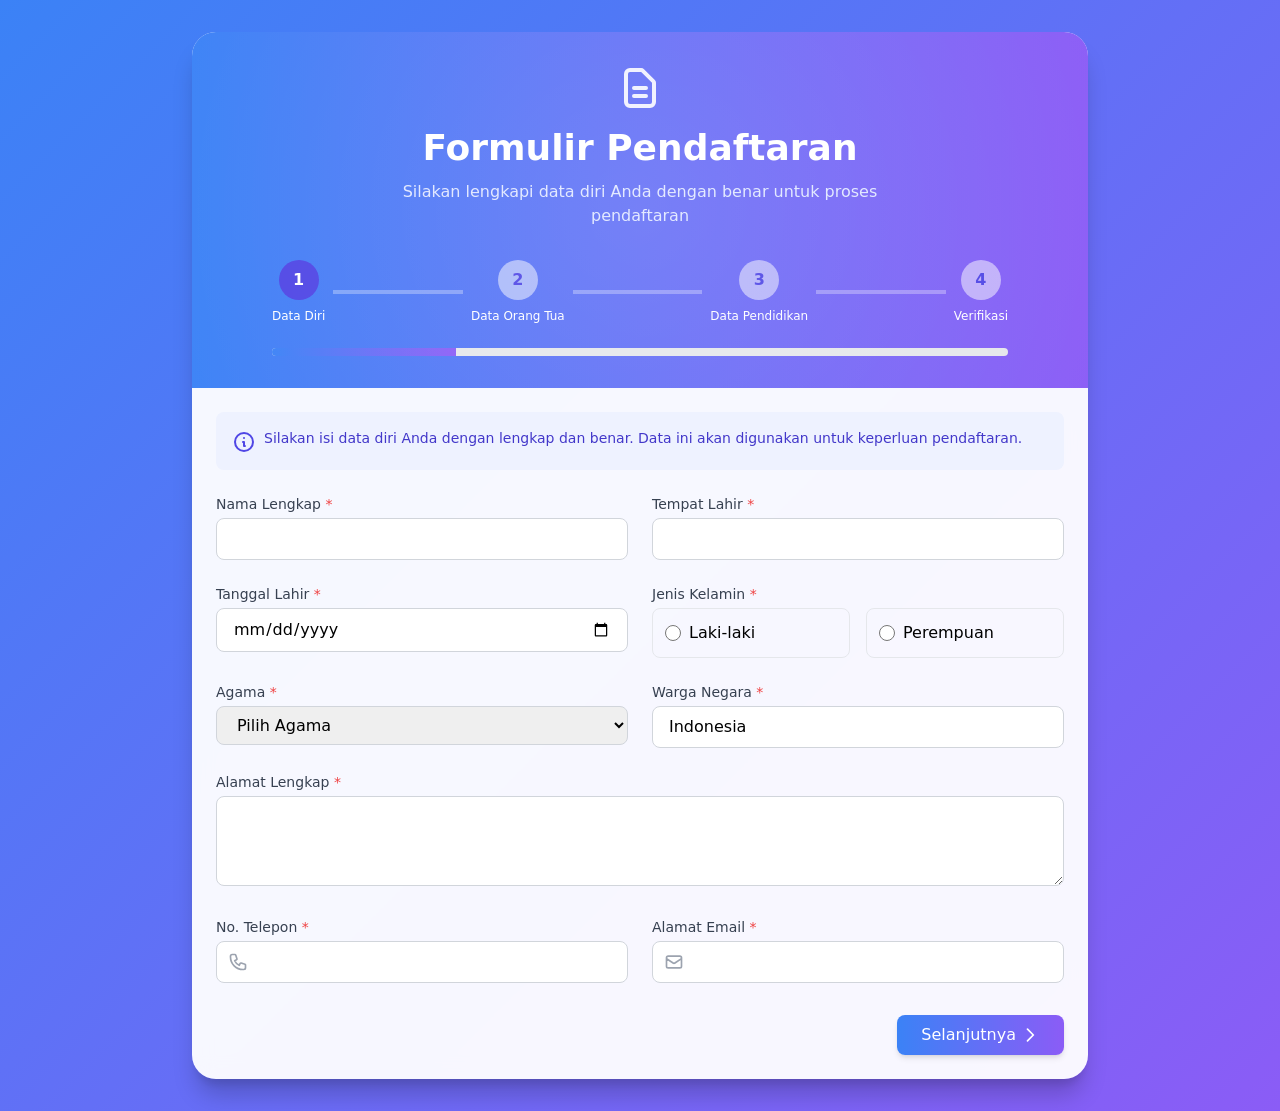
==== ppmb.html @ b53b231e "Initial commit" ====
<!doctype html>
<html lang="ID">

<head>
  <meta charset="UTF-8" />
  <meta name="viewport" content="width=device-width, initial-scale=1.0" />
  <title>PMB STTP</title>

 
</head>

<link rel="stylesheet" href="assets/css/PMB/app.css" />

<body class="p-4 md:p-6 lg:p-8">
  <div class="form-container mx-auto max-w-4xl">
    <div class="no-print form-header p-8 text-white">
      <div class="mb-4 flex items-center justify-center">
        <svg
          xmlns="http://www.w3.org/2000/svg"
          class="h-12 w-12 text-white opacity-90"
          fill="none"
          viewBox="0 0 24 24"
          stroke="currentColor">
          <path
            stroke-linecap="round"
            stroke-linejoin="round"
            stroke-width="2"
            d="M9 12h6m-6 4h6m2 5H7a2 2 0 01-2-2V5a2 2 0 012-2h5.586a1 1 0 01.707.293l5.414 5.414a1 1 0 01.293.707V19a2 2 0 01-2 2z"></path>
        </svg>
      </div>
      <h1 class="text-center text-3xl font-bold md:text-4xl">
        Formulir Pendaftaran
      </h1>
      <p class="mx-auto mt-3 max-w-lg text-center text-indigo-100">
        Silakan lengkapi data diri Anda dengan benar untuk proses pendaftaran
      </p>

      <!-- Step Indicators -->
      <div class="mt-8 flex items-center justify-between px-4 md:px-12">
        <div class="flex flex-col items-center">
          <div
            id="step-indicator-1"
            class="step-indicator active flex h-10 w-10 items-center justify-center rounded-full bg-white font-bold text-indigo-600">
            1
          </div>
          <span class="mt-2 text-xs text-white">Data Diri</span>
        </div>
        <div class="mx-2 h-1 flex-1 bg-white bg-opacity-30"></div>
        <div class="flex flex-col items-center">
          <div
            id="step-indicator-2"
            class="step-indicator flex h-10 w-10 items-center justify-center rounded-full bg-white bg-opacity-50 font-bold text-indigo-600">
            2
          </div>
          <span class="mt-2 text-xs text-white">Data Orang Tua</span>
        </div>
        <div class="mx-2 h-1 flex-1 bg-white bg-opacity-30"></div>
        <div class="flex flex-col items-center">
          <div
            id="step-indicator-3"
            class="step-indicator flex h-10 w-10 items-center justify-center rounded-full bg-white bg-opacity-50 font-bold text-indigo-600">
            3
          </div>
          <span class="mt-2 text-xs text-white">Data Pendidikan</span>
        </div>
        <div class="mx-2 h-1 flex-1 bg-white bg-opacity-30"></div>
        <div class="flex flex-col items-center">
          <div
            id="step-indicator-4"
            class="step-indicator flex h-10 w-10 items-center justify-center rounded-full bg-white bg-opacity-50 font-bold text-indigo-600">
            4
          </div>
          <span class="mt-2 text-xs text-white">Verifikasi</span>
        </div>
      </div>

      <!-- Progress Bar -->
      <div class="mt-6 px-4 md:px-12">
        <div class="progress-bar">
          <div
            id="progress-bar-fill"
            class="progress-bar-fill"
            style="width: 25%"></div>
        </div>
      </div>
    </div>

    <form id="registrationForm" class="no-print p-6">
      <!-- Step 1: Data Diri -->
      <div id="step-1" class="step-content active">
        <div class="mb-6 flex items-start rounded-lg bg-indigo-50 p-4">
          <svg
            xmlns="http://www.w3.org/2000/svg"
            class="mr-2 mt-0.5 h-6 w-6 text-indigo-600"
            fill="none"
            viewBox="0 0 24 24"
            stroke="currentColor">
            <path
              stroke-linecap="round"
              stroke-linejoin="round"
              stroke-width="2"
              d="M13 16h-1v-4h-1m1-4h.01M21 12a9 9 0 11-18 0 9 9 0 0118 0z"></path>
          </svg>
          <p class="text-sm text-indigo-700">
            Silakan isi data diri Anda dengan lengkap dan benar. Data ini akan
            digunakan untuk keperluan pendaftaran.
          </p>
        </div>

        <div class="space-y-6">
          <div class="grid grid-cols-1 gap-6 md:grid-cols-2">
            <div>
              <label
                for="nama"
                class="mb-1 block text-sm font-medium text-gray-700">Nama Lengkap <span class="text-red-500">*</span></label>
              <input
                type="text"
                id="nama"
                name="nama"
                required=""
                class="w-full rounded-lg border border-gray-300 px-4 py-2 focus:outline-none focus:ring-2 focus:ring-indigo-500" />
            </div>
            <div>
              <label
                for="tempatLahir"
                class="mb-1 block text-sm font-medium text-gray-700">Tempat Lahir <span class="text-red-500">*</span></label>
              <input
                type="text"
                id="tempatLahir"
                name="tempatLahir"
                required=""
                class="w-full rounded-lg border border-gray-300 px-4 py-2 focus:outline-none focus:ring-2 focus:ring-indigo-500" />
            </div>
            <div>
              <label
                for="tanggalLahir"
                class="mb-1 block text-sm font-medium text-gray-700">Tanggal Lahir <span class="text-red-500">*</span></label>
              <input
                type="date"
                id="tanggalLahir"
                name="tanggalLahir"
                required=""
                class="w-full rounded-lg border border-gray-300 px-4 py-2 focus:outline-none focus:ring-2 focus:ring-indigo-500" />
            </div>
            <div>
              <label class="mb-1 block text-sm font-medium text-gray-700">Jenis Kelamin <span class="text-red-500">*</span></label>
              <div class="mt-1 grid grid-cols-2 gap-4">
                <label
                  class="flex cursor-pointer items-center rounded-lg border border-gray-200 p-3 transition-colors hover:bg-indigo-50">
                  <input
                    type="radio"
                    name="jenisKelamin"
                    value="Laki-laki"
                    required=""
                    class="h-4 w-4 text-indigo-600 focus:ring-indigo-500" />
                  <span class="ml-2">Laki-laki</span>
                </label>
                <label
                  class="flex cursor-pointer items-center rounded-lg border border-gray-200 p-3 transition-colors hover:bg-indigo-50">
                  <input
                    type="radio"
                    name="jenisKelamin"
                    value="Perempuan"
                    required=""
                    class="h-4 w-4 text-indigo-600 focus:ring-indigo-500" />
                  <span class="ml-2">Perempuan</span>
                </label>
              </div>
            </div>
            <div>
              <label
                for="agama"
                class="mb-1 block text-sm font-medium text-gray-700">Agama <span class="text-red-500">*</span></label>
              <select
                id="agama"
                name="agama"
                required=""
                class="w-full rounded-lg border border-gray-300 px-4 py-2 focus:outline-none focus:ring-2 focus:ring-indigo-500">
                <option value="">Pilih Agama</option>
                <option value="Islam">Islam</option>
                <option value="Kristen">Kristen</option>
                <option value="Katolik">Katolik</option>
                <option value="Hindu">Hindu</option>
                <option value="Buddha">Buddha</option>
                <option value="Konghucu">Konghucu</option>
                <option value="Lainnya">Lainnya</option>
              </select>
            </div>
            <div>
              <label
                for="wargaNegara"
                class="mb-1 block text-sm font-medium text-gray-700">Warga Negara <span class="text-red-500">*</span></label>
              <input
                type="text"
                id="wargaNegara"
                name="wargaNegara"
                required=""
                class="w-full rounded-lg border border-gray-300 px-4 py-2 focus:outline-none focus:ring-2 focus:ring-indigo-500"
                value="Indonesia" />
            </div>
            <div class="md:col-span-2">
              <label
                for="alamat"
                class="mb-1 block text-sm font-medium text-gray-700">Alamat Lengkap <span class="text-red-500">*</span></label>
              <textarea
                id="alamat"
                name="alamat"
                rows="3"
                required=""
                class="w-full rounded-lg border border-gray-300 px-4 py-2 focus:outline-none focus:ring-2 focus:ring-indigo-500"></textarea>
            </div>
            <div>
              <label
                for="telepon"
                class="mb-1 block text-sm font-medium text-gray-700">No. Telepon <span class="text-red-500">*</span></label>
              <div class="relative">
                <div
                  class="pointer-events-none absolute inset-y-0 left-0 flex items-center pl-3">
                  <svg
                    xmlns="http://www.w3.org/2000/svg"
                    class="h-5 w-5 text-gray-400"
                    fill="none"
                    viewBox="0 0 24 24"
                    stroke="currentColor">
                    <path
                      stroke-linecap="round"
                      stroke-linejoin="round"
                      stroke-width="2"
                      d="M3 5a2 2 0 012-2h3.28a1 1 0 01.948.684l1.498 4.493a1 1 0 01-.502 1.21l-2.257 1.13a11.042 11.042 0 005.516 5.516l1.13-2.257a1 1 0 011.21-.502l4.493 1.498a1 1 0 01.684.949V19a2 2 0 01-2 2h-1C9.716 21 3 14.284 3 6V5z"></path>
                  </svg>
                </div>
                <input
                  type="tel"
                  id="telepon"
                  name="telepon"
                  required=""
                  class="w-full rounded-lg border border-gray-300 py-2 pl-10 pr-4 focus:outline-none focus:ring-2 focus:ring-indigo-500" />
              </div>
            </div>
            <div>
              <label
                for="email"
                class="mb-1 block text-sm font-medium text-gray-700">Alamat Email <span class="text-red-500">*</span></label>
              <div class="relative">
                <div
                  class="pointer-events-none absolute inset-y-0 left-0 flex items-center pl-3">
                  <svg
                    xmlns="http://www.w3.org/2000/svg"
                    class="h-5 w-5 text-gray-400"
                    fill="none"
                    viewBox="0 0 24 24"
                    stroke="currentColor">
                    <path
                      stroke-linecap="round"
                      stroke-linejoin="round"
                      stroke-width="2"
                      d="M3 8l7.89 5.26a2 2 0 002.22 0L21 8M5 19h14a2 2 0 002-2V7a2 2 0 00-2-2H5a2 2 0 00-2 2v10a2 2 0 002 2z"></path>
                  </svg>
                </div>
                <input
                  type="email"
                  id="email"
                  name="email"
                  required=""
                  class="w-full rounded-lg border border-gray-300 py-2 pl-10 pr-4 focus:outline-none focus:ring-2 focus:ring-indigo-500" />
              </div>
            </div>
          </div>
        </div>

        <div class="mt-8 flex justify-end">
          <button
            type="button"
            id="next-1"
            class="btn-primary flex items-center rounded-lg px-6 py-2 font-medium text-white shadow-md hover:shadow-lg">
            Selanjutnya
            <svg
              xmlns="http://www.w3.org/2000/svg"
              class="ml-1 h-5 w-5"
              fill="none"
              viewBox="0 0 24 24"
              stroke="currentColor">
              <path
                stroke-linecap="round"
                stroke-linejoin="round"
                stroke-width="2"
                d="M9 5l7 7-7 7"></path>
            </svg>
          </button>
        </div>
      </div>

      <!-- Step 2: Data Orang Tua -->
      <div id="step-2" class="step-content">
        <div class="mb-6 flex items-start rounded-lg bg-indigo-50 p-4">
          <svg
            xmlns="http://www.w3.org/2000/svg"
            class="mr-2 mt-0.5 h-6 w-6 text-indigo-600"
            fill="none"
            viewBox="0 0 24 24"
            stroke="currentColor">
            <path
              stroke-linecap="round"
              stroke-linejoin="round"
              stroke-width="2"
              d="M13 16h-1v-4h-1m1-4h.01M21 12a9 9 0 11-18 0 9 9 0 0118 0z"></path>
          </svg>
          <p class="text-sm text-indigo-700">
            Silakan isi data orang tua atau wali Anda dengan lengkap dan
            benar.
          </p>
        </div>

        <div class="space-y-6">
          <div class="grid grid-cols-1 gap-6 md:grid-cols-2">
            <div>
              <label
                for="namaOrtu"
                class="mb-1 block text-sm font-medium text-gray-700">Nama Orang Tua <span class="text-red-500">*</span></label>
              <input
                type="text"
                id="namaOrtu"
                name="namaOrtu"
                required=""
                class="w-full rounded-lg border border-gray-300 px-4 py-2 focus:outline-none focus:ring-2 focus:ring-indigo-500" />
            </div>
            <div>
              <label
                for="teleponOrtu"
                class="mb-1 block text-sm font-medium text-gray-700">Telepon Orang Tua <span class="text-red-500">*</span></label>
              <div class="relative">
                <div
                  class="pointer-events-none absolute inset-y-0 left-0 flex items-center pl-3">
                  <svg
                    xmlns="http://www.w3.org/2000/svg"
                    class="h-5 w-5 text-gray-400"
                    fill="none"
                    viewBox="0 0 24 24"
                    stroke="currentColor">
                    <path
                      stroke-linecap="round"
                      stroke-linejoin="round"
                      stroke-width="2"
                      d="M3 5a2 2 0 012-2h3.28a1 1 0 01.948.684l1.498 4.493a1 1 0 01-.502 1.21l-2.257 1.13a11.042 11.042 0 005.516 5.516l1.13-2.257a1 1 0 011.21-.502l4.493 1.498a1 1 0 01.684.949V19a2 2 0 01-2 2h-1C9.716 21 3 14.284 3 6V5z"></path>
                  </svg>
                </div>
                <input
                  type="tel"
                  id="teleponOrtu"
                  name="teleponOrtu"
                  required=""
                  class="w-full rounded-lg border border-gray-300 py-2 pl-10 pr-4 focus:outline-none focus:ring-2 focus:ring-indigo-500" />
              </div>
            </div>
            <div>
              <label
                for="pekerjaanOrtu"
                class="mb-1 block text-sm font-medium text-gray-700">Pekerjaan Orang Tua
                <span class="text-red-500">*</span></label>
              <input
                type="text"
                id="pekerjaanOrtu"
                name="pekerjaanOrtu"
                required=""
                class="w-full rounded-lg border border-gray-300 px-4 py-2 focus:outline-none focus:ring-2 focus:ring-indigo-500" />
            </div>
            <div>
              <label
                for="alamatOrtu"
                class="mb-1 block text-sm font-medium text-gray-700">Alamat Orang Tua</label>
              <div class="mb-2 flex items-center">
                <input type="checkbox" id="sameAddress" class="mr-2" />
                <label for="sameAddress" class="text-sm text-gray-600">Sama dengan alamat pendaftar</label>
              </div>
              <textarea
                id="alamatOrtu"
                name="alamatOrtu"
                rows="3"
                class="w-full rounded-lg border border-gray-300 px-4 py-2 focus:outline-none focus:ring-2 focus:ring-indigo-500"></textarea>
            </div>
          </div>
        </div>

        <div class="mt-8 flex justify-between">
          <button
            type="button"
            id="prev-2"
            class="btn-secondary flex items-center rounded-lg px-6 py-2 font-medium text-white shadow-md hover:shadow-lg">
            <svg
              xmlns="http://www.w3.org/2000/svg"
              class="mr-1 h-5 w-5"
              fill="none"
              viewBox="0 0 24 24"
              stroke="currentColor">
              <path
                stroke-linecap="round"
                stroke-linejoin="round"
                stroke-width="2"
                d="M15 19l-7-7 7-7"></path>
            </svg>
            Sebelumnya
          </button>
          <button
            type="button"
            id="next-2"
            class="btn-primary flex items-center rounded-lg px-6 py-2 font-medium text-white shadow-md hover:shadow-lg">
            Selanjutnya
            <svg
              xmlns="http://www.w3.org/2000/svg"
              class="ml-1 h-5 w-5"
              fill="none"
              viewBox="0 0 24 24"
              stroke="currentColor">
              <path
                stroke-linecap="round"
                stroke-linejoin="round"
                stroke-width="2"
                d="M9 5l7 7-7 7"></path>
            </svg>
          </button>
        </div>
      </div>

      <!-- Step 3: Data Pendidikan -->
      <div id="step-3" class="step-content">
        <div class="mb-6 flex items-start rounded-lg bg-indigo-50 p-4">
          <svg
            xmlns="http://www.w3.org/2000/svg"
            class="mr-2 mt-0.5 h-6 w-6 text-indigo-600"
            fill="none"
            viewBox="0 0 24 24"
            stroke="currentColor">
            <path
              stroke-linecap="round"
              stroke-linejoin="round"
              stroke-width="2"
              d="M13 16h-1v-4h-1m1-4h.01M21 12a9 9 0 11-18 0 9 9 0 0118 0z"></path>
          </svg>
          <p class="text-sm text-indigo-700">
            Silakan isi data pendidikan terakhir dan pilihan program studi
            Anda.
          </p>
        </div>

        <div class="space-y-6">
          <div class="grid grid-cols-1 gap-6 md:grid-cols-2">
            <div>
              <label
                for="asalSekolah"
                class="mb-1 block text-sm font-medium text-gray-700">Asal Sekolah <span class="text-red-500">*</span></label>
              <input
                type="text"
                id="asalSekolah"
                name="asalSekolah"
                required=""
                class="w-full rounded-lg border border-gray-300 px-4 py-2 focus:outline-none focus:ring-2 focus:ring-indigo-500" />
            </div>
            <div>
              <label
                for="tahunLulus"
                class="mb-1 block text-sm font-medium text-gray-700">Tahun Lulus <span class="text-red-500">*</span></label>
              <select
                id="tahunLulus"
                name="tahunLulus"
                required=""
                class="w-full rounded-lg border border-gray-300 px-4 py-2 focus:outline-none focus:ring-2 focus:ring-indigo-500">
                <option value="">Pilih Tahun Lulus</option>
                <option value="2025">2025</option>
                <option value="2024">2024</option>
                <option value="2023">2023</option>
                <option value="2022">2022</option>
                <option value="2021">2021</option>
                <option value="2020">2020</option>
                <option value="2019">2019</option>
                <option value="2018">2018</option>
                <option value="2017">2017</option>
                <option value="2016">2016</option>
                <option value="2015">2015</option>
              </select>
            </div>
            <div>
              <label
                for="jurusanSekolah"
                class="mb-1 block text-sm font-medium text-gray-700">Jurusan Sekolah</label>
              <input
                type="text"
                id="jurusanSekolah"
                name="jurusanSekolah"
                class="w-full rounded-lg border border-gray-300 px-4 py-2 focus:outline-none focus:ring-2 focus:ring-indigo-500" />
            </div>
            <div>
              <label
                for="nilaiRataRata"
                class="mb-1 block text-sm font-medium text-gray-700">Nilai Rata-rata</label>
              <input
                type="number"
                id="nilaiRataRata"
                name="nilaiRataRata"
                min="0"
                max="100"
                step="0.01"
                class="w-full rounded-lg border border-gray-300 px-4 py-2 focus:outline-none focus:ring-2 focus:ring-indigo-500" />
            </div>
            <div class="md:col-span-2">
              <label
                for="programStudi"
                class="mb-1 block text-sm font-medium text-gray-700">Pilihan Program Studi
                <span class="text-red-500">*</span></label>
              <div class="mt-2 grid grid-cols-1 gap-4 md:grid-cols-3">
                <label
                  class="flex cursor-pointer flex-col rounded-lg border border-gray-200 p-4 transition-colors hover:bg-indigo-50">
                  <div class="flex items-center">
                    <input
                      type="radio"
                      name="programStudi"
                      value="Informatika"
                      required=""
                      class="h-4 w-4 text-indigo-600 focus:ring-indigo-500" />
                    <span class="ml-2 font-medium">Informatika</span>
                  </div>
                  <p class="mt-2 text-xs text-gray-500">
                    Program studi yang mempelajari ilmu komputer dan
                    pengembangan perangkat lunak.
                  </p>
                </label>
                <label
                  class="flex cursor-pointer flex-col rounded-lg border border-gray-200 p-4 transition-colors hover:bg-indigo-50">
                  <div class="flex items-center">
                    <input
                      type="radio"
                      name="programStudi"
                      value="Elektro"
                      required=""
                      class="h-4 w-4 text-indigo-600 focus:ring-indigo-500" />
                    <span class="ml-2 font-medium">Elektro</span>
                  </div>
                  <p class="mt-2 text-xs text-gray-500">
                    Program studi yang mempelajari sistem kelistrikan dan
                    elektronika.
                  </p>
                </label>
                <label
                  class="flex cursor-pointer flex-col rounded-lg border border-gray-200 p-4 transition-colors hover:bg-indigo-50">
                  <div class="flex items-center">
                    <input
                      type="radio"
                      name="programStudi"
                      value="Manajemen"
                      required=""
                      class="h-4 w-4 text-indigo-600 focus:ring-indigo-500" />
                    <span class="ml-2 font-medium">Manajemen</span>
                  </div>
                  <p class="mt-2 text-xs text-gray-500">
                    Program studi yang mempelajari ilmu pengelolaan bisnis dan
                    organisasi.
                  </p>
                </label>
              </div>
            </div>
          </div>
        </div>

        <div class="mt-8 flex justify-between">
          <button
            type="button"
            id="prev-3"
            class="btn-secondary flex items-center rounded-lg px-6 py-2 font-medium text-white shadow-md hover:shadow-lg">
            <svg
              xmlns="http://www.w3.org/2000/svg"
              class="mr-1 h-5 w-5"
              fill="none"
              viewBox="0 0 24 24"
              stroke="currentColor">
              <path
                stroke-linecap="round"
                stroke-linejoin="round"
                stroke-width="2"
                d="M15 19l-7-7 7-7"></path>
            </svg>
            Sebelumnya
          </button>
          <button
            type="button"
            id="next-3"
            class="btn-primary flex items-center rounded-lg px-6 py-2 font-medium text-white shadow-md hover:shadow-lg">
            Selanjutnya
            <svg
              xmlns="http://www.w3.org/2000/svg"
              class="ml-1 h-5 w-5"
              fill="none"
              viewBox="0 0 24 24"
              stroke="currentColor">
              <path
                stroke-linecap="round"
                stroke-linejoin="round"
                stroke-width="2"
                d="M9 5l7 7-7 7"></path>
            </svg>
          </button>
        </div>
      </div>

      <!-- Step 4: Verifikasi -->
      <div id="step-4" class="step-content">
        <div class="mb-6 flex items-start rounded-lg bg-indigo-50 p-4">
          <svg
            xmlns="http://www.w3.org/2000/svg"
            class="mr-2 mt-0.5 h-6 w-6 text-indigo-600"
            fill="none"
            viewBox="0 0 24 24"
            stroke="currentColor">
            <path
              stroke-linecap="round"
              stroke-linejoin="round"
              stroke-width="2"
              d="M13 16h-1v-4h-1m1-4h.01M21 12a9 9 0 11-18 0 9 9 0 0118 0z"></path>
          </svg>
          <p class="text-sm text-indigo-700">
            Silakan verifikasi data Anda dan selesaikan captcha untuk
            menyelesaikan pendaftaran.
          </p>
        </div>

        <div class="space-y-6">
          <div
            class="rounded-lg border border-indigo-100 bg-gradient-to-r from-indigo-50 to-purple-50 p-6">
            <h3 class="mb-4 text-lg font-medium text-gray-900">
              Verifikasi Captcha
            </h3>
            <div class="mb-3 flex flex-col md:flex-row md:items-center">
              <div
                id="captchaQuestion"
                class="mb-2 mr-2 rounded-lg border border-indigo-200 bg-white px-4 py-2 text-xl font-medium shadow-sm md:mb-0">
                9 + 1
              </div>
              <div class="mx-2 text-xl font-medium">=</div>
              <input
                type="number"
                id="captchaAnswer"
                name="captchaAnswer"
                required=""
                class="w-24 rounded-lg border border-gray-300 px-4 py-2 focus:outline-none focus:ring-2 focus:ring-indigo-500" />
              <button
                type="button"
                id="refreshCaptcha"
                class="ml-2 rounded-lg border border-indigo-200 bg-white p-2 text-indigo-600 shadow-sm transition-colors hover:text-indigo-800">
                <svg
                  xmlns="http://www.w3.org/2000/svg"
                  class="h-5 w-5"
                  fill="none"
                  viewBox="0 0 24 24"
                  stroke="currentColor">
                  <path
                    stroke-linecap="round"
                    stroke-linejoin="round"
                    stroke-width="2"
                    d="M4 4v5h.582m15.356 2A8.001 8.001 0 004.582 9m0 0H9m11 11v-5h-.581m0 0a8.003 8.003 0 01-15.357-2m15.357 2H15"></path>
                </svg>
              </button>
            </div>
            <p class="text-sm text-gray-600">
              Silakan jawab pertanyaan matematika di atas untuk memverifikasi
              bahwa Anda bukan robot.
            </p>
          </div>

          <div class="rounded-lg border border-gray-200 bg-white p-6">
            <h3 class="mb-4 text-lg font-medium text-gray-900">
              Ringkasan Data
            </h3>
            <div class="space-y-4">
              <div>
                <h4 class="text-sm font-medium text-gray-500">Data Diri</h4>
                <div class="mt-2 grid grid-cols-1 gap-2 md:grid-cols-2">
                  <div class="text-sm">
                    <span class="font-medium">Nama:</span>
                    <span id="summary-nama"></span>
                  </div>
                  <div class="text-sm">
                    <span class="font-medium">Tempat, Tanggal Lahir:</span>
                    <span id="summary-ttl"></span>
                  </div>
                  <div class="text-sm">
                    <span class="font-medium">Jenis Kelamin:</span>
                    <span id="summary-jenisKelamin"></span>
                  </div>
                  <div class="text-sm">
                    <span class="font-medium">Agama:</span>
                    <span id="summary-agama"></span>
                  </div>
                  <div class="text-sm">
                    <span class="font-medium">Warga Negara:</span>
                    <span id="summary-wargaNegara"></span>
                  </div>
                  <div class="text-sm md:col-span-2">
                    <span class="font-medium">Alamat:</span>
                    <span id="summary-alamat"></span>
                  </div>
                  <div class="text-sm">
                    <span class="font-medium">No. Telepon:</span>
                    <span id="summary-telepon"></span>
                  </div>
                  <div class="text-sm">
                    <span class="font-medium">Email:</span>
                    <span id="summary-email"></span>
                  </div>
                </div>
              </div>

              <div class="border-t pt-4">
                <h4 class="text-sm font-medium text-gray-500">
                  Data Orang Tua
                </h4>
                <div class="mt-2 grid grid-cols-1 gap-2 md:grid-cols-2">
                  <div class="text-sm">
                    <span class="font-medium">Nama Orang Tua:</span>
                    <span id="summary-namaOrtu"></span>
                  </div>
                  <div class="text-sm">
                    <span class="font-medium">Telepon Orang Tua:</span>
                    <span id="summary-teleponOrtu"></span>
                  </div>
                  <div class="text-sm">
                    <span class="font-medium">Pekerjaan Orang Tua:</span>
                    <span id="summary-pekerjaanOrtu"></span>
                  </div>
                  <div class="text-sm md:col-span-2">
                    <span class="font-medium">Alamat Orang Tua:</span>
                    <span id="summary-alamatOrtu"></span>
                  </div>
                </div>
              </div>

              <div class="border-t pt-4">
                <h4 class="text-sm font-medium text-gray-500">
                  Data Pendidikan
                </h4>
                <div class="mt-2 grid grid-cols-1 gap-2 md:grid-cols-2">
                  <div class="text-sm">
                    <span class="font-medium">Asal Sekolah:</span>
                    <span id="summary-asalSekolah"></span>
                  </div>
                  <div class="text-sm">
                    <span class="font-medium">Tahun Lulus:</span>
                    <span id="summary-tahunLulus"></span>
                  </div>
                  <div class="text-sm">
                    <span class="font-medium">Jurusan Sekolah:</span>
                    <span id="summary-jurusanSekolah"></span>
                  </div>
                  <div class="text-sm">
                    <span class="font-medium">Nilai Rata-rata:</span>
                    <span id="summary-nilaiRataRata"></span>
                  </div>
                  <div class="text-sm">
                    <span class="font-medium">Program Studi:</span>
                    <span id="summary-programStudi"></span>
                  </div>
                </div>
              </div>
            </div>
          </div>
        </div>

        <div class="mt-8 flex justify-between">
          <button
            type="button"
            id="prev-4"
            class="btn-secondary flex items-center rounded-lg px-6 py-2 font-medium text-white shadow-md hover:shadow-lg">
            <svg
              xmlns="http://www.w3.org/2000/svg"
              class="mr-1 h-5 w-5"
              fill="none"
              viewBox="0 0 24 24"
              stroke="currentColor">
              <path
                stroke-linecap="round"
                stroke-linejoin="round"
                stroke-width="2"
                d="M15 19l-7-7 7-7"></path>
            </svg>
            Sebelumnya
          </button>
          <button
            type="button"
            id="submit-form"
            class="btn-primary flex items-center rounded-lg px-8 py-2 font-medium text-white shadow-md hover:shadow-lg">
            <svg
              xmlns="http://www.w3.org/2000/svg"
              class="mr-1 h-5 w-5"
              fill="none"
              viewBox="0 0 24 24"
              stroke="currentColor">
              <path
                stroke-linecap="round"
                stroke-linejoin="round"
                stroke-width="2"
                d="M5 13l4 4L19 7"></path>
            </svg>
            Kirim Pendaftaran
          </button>
        </div>
      </div>
    </form>

    <!-- Terms and Conditions Modal -->
    <div
      id="termsModal"
      class="no-print modal-overlay fixed inset-0 z-50 flex hidden items-center justify-center">
      <div
        class="modal-content max-h-[90vh] w-full max-w-2xl overflow-y-auto rounded-lg bg-white p-6">
        <div class="mb-4 flex items-center justify-between">
          <h3 class="text-xl font-bold text-gray-900">
            Syarat dan Ketentuan
          </h3>
          <button
            id="closeTermsModal"
            class="text-gray-400 hover:text-gray-500">
            <svg
              xmlns="http://www.w3.org/2000/svg"
              class="h-6 w-6"
              fill="none"
              viewBox="0 0 24 24"
              stroke="currentColor">
              <path
                stroke-linecap="round"
                stroke-linejoin="round"
                stroke-width="2"
                d="M6 18L18 6M6 6l12 12"></path>
            </svg>
          </button>
        </div>
        <div class="prose prose-indigo max-w-none">
          <h4>1. Ketentuan Umum</h4>
          <p>
            Dengan mengisi formulir pendaftaran ini, Anda menyatakan bahwa
            semua informasi yang diberikan adalah benar dan akurat. Anda juga
            menyetujui untuk mematuhi semua peraturan dan kebijakan yang
            berlaku.
          </p>

          <h4>2. Penggunaan Data</h4>
          <p>
            Data yang Anda berikan akan digunakan untuk keperluan pendaftaran
            dan proses seleksi. Kami akan menjaga kerahasiaan data Anda dan
            tidak akan membagikannya kepada pihak ketiga tanpa persetujuan
            Anda.
          </p>

          <h4>3. Proses Seleksi</h4>
          <p>
            Proses seleksi akan dilakukan berdasarkan kriteria yang telah
            ditentukan. Keputusan panitia seleksi bersifat final dan tidak
            dapat diganggu gugat.
          </p>

          <h4>4. Biaya Pendaftaran</h4>
          <p>
            Biaya pendaftaran harus dibayarkan sesuai dengan ketentuan yang
            berlaku. Biaya pendaftaran tidak dapat dikembalikan dengan alasan
            apapun.
          </p>

          <h4>5. Dokumen Pendukung</h4>
          <p>
            Anda diwajibkan untuk menyerahkan dokumen pendukung yang
            diperlukan sesuai dengan ketentuan yang berlaku. Dokumen yang
            tidak lengkap dapat mengakibatkan pendaftaran Anda tidak diproses.
          </p>

          <h4>6. Perubahan Data</h4>
          <p>
            Perubahan data hanya dapat dilakukan sebelum batas waktu
            pendaftaran berakhir. Setelah batas waktu tersebut, perubahan data
            tidak dapat dilakukan.
          </p>

          <h4>7. Pembatalan Pendaftaran</h4>
          <p>
            Pembatalan pendaftaran harus dilakukan secara tertulis dan
            disampaikan kepada panitia pendaftaran. Biaya pendaftaran yang
            telah dibayarkan tidak dapat dikembalikan.
          </p>

          <h4>8. Tanggung Jawab</h4>
          <p>
            Anda bertanggung jawab atas kebenaran data yang diberikan. Jika di
            kemudian hari ditemukan ketidakbenaran data, maka pendaftaran Anda
            dapat dibatalkan.
          </p>

          <h4>9. Persetujuan</h4>
          <p>
            Dengan mencentang kotak persetujuan, Anda menyatakan telah
            membaca, memahami, dan menyetujui semua syarat dan ketentuan yang
            berlaku.
          </p>
        </div>
        <div class="mt-6">
          <label class="checkbox-custom flex items-start">
            <input type="checkbox" id="agreeTerms" class="mt-1" />
            <span class="checkmark"></span>
            <span class="ml-2 text-sm text-gray-700">Saya telah membaca dan menyetujui syarat dan ketentuan yang
              berlaku.</span>
          </label>
        </div>
        <div class="mt-6 flex justify-end">
          <button
            id="cancelTerms"
            class="mr-2 rounded-md border border-gray-300 px-4 py-2 text-gray-700 hover:bg-gray-50">
            Batal
          </button>
          <button
            id="confirmTerms"
            class="rounded-md bg-indigo-600 px-4 py-2 text-white hover:bg-indigo-700 disabled:cursor-not-allowed disabled:opacity-50"
            disabled="">
            Setuju &amp; Lanjutkan
          </button>
        </div>
      </div>
    </div>

    <!-- Success Modal -->
    <div
      id="successModal"
      class="no-print modal-overlay fixed inset-0 z-50 flex hidden items-center justify-center">
      <div class="modal-content w-full max-w-md rounded-lg bg-white p-8">
        <div class="text-center">
          <div
            class="mx-auto flex h-16 w-16 items-center justify-center rounded-full bg-green-100">
            <svg
              class="h-8 w-8 text-green-600"
              fill="none"
              stroke="currentColor"
              viewBox="0 0 24 24">
              <path
                stroke-linecap="round"
                stroke-linejoin="round"
                stroke-width="2"
                d="M5 13l4 4L19 7"></path>
            </svg>
          </div>
          <h3 class="mt-4 text-xl font-bold leading-6 text-gray-900">
            Pendaftaran Berhasil!
          </h3>
          <div class="mt-3">
            <p class="text-sm text-gray-500">
              Data pendaftaran Anda telah berhasil disimpan. Tim kami akan
              menghubungi Anda untuk proses selanjutnya.
            </p>
            <p class="mt-2 text-sm font-medium text-indigo-600">
              Nomor Pendaftaran:
              <span id="registrationNumber" class="font-bold"></span>
            </p>
          </div>
          <div class="mt-6 flex flex-col justify-center gap-3 sm:flex-row">
            <button
              id="printButton"
              type="button"
              class="inline-flex items-center justify-center rounded-md border border-transparent bg-indigo-600 px-4 py-2 text-sm font-medium text-white shadow-sm hover:bg-indigo-700 focus:outline-none">
              <svg
                xmlns="http://www.w3.org/2000/svg"
                class="mr-2 h-5 w-5"
                fill="none"
                viewBox="0 0 24 24"
                stroke="currentColor">
                <path
                  stroke-linecap="round"
                  stroke-linejoin="round"
                  stroke-width="2"
                  d="M17 17h2a2 2 0 002-2v-4a2 2 0 00-2-2H5a2 2 0 00-2 2v4a2 2 0 002 2h2m2 4h6a2 2 0 002-2v-4a2 2 0 00-2-2H9a2 2 0 00-2 2v4a2 2 0 002 2zm8-12V5a2 2 0 00-2-2H9a2 2 0 00-2 2v4h10z"></path>
              </svg>
              Cetak Bukti Pendaftaran
            </button>
            <button
              id="closeModal"
              type="button"
              class="inline-flex items-center justify-center rounded-md border border-gray-300 bg-white px-4 py-2 text-sm font-medium text-gray-700 shadow-sm hover:bg-gray-50 focus:outline-none">
              Tutup
            </button>
          </div>
        </div>
      </div>
    </div>

    <!-- Loading Overlay -->
    <div id="loadingOverlay" class="no-print loading-overlay">
      <div class="loading-spinner"></div>
    </div>

    <!-- Print Registration Proof -->
    <div id="registrationProof" class="print-only hidden">
      <div class="p-8">
        <div class="mb-8 text-center">
          <h1 class="text-2xl font-bold">BUKTI PENDAFTARAN</h1>
          <p class="text-gray-600" id="printDate"></p>
        </div>

        <div class="mb-4 border-b-2 border-gray-300 pb-4">
          <h2 class="mb-3 text-lg font-semibold">Data Diri</h2>
          <div class="grid grid-cols-2 gap-2">
            <div class="text-gray-600">Nama Lengkap:</div>
            <div id="print-nama" class="font-medium"></div>

            <div class="text-gray-600">Tempat, Tanggal Lahir:</div>
            <div id="print-ttl" class="font-medium"></div>

            <div class="text-gray-600">Jenis Kelamin:</div>
            <div id="print-jenisKelamin" class="font-medium"></div>

            <div class="text-gray-600">Agama:</div>
            <div id="print-agama" class="font-medium"></div>

            <div class="text-gray-600">Warga Negara:</div>
            <div id="print-wargaNegara" class="font-medium"></div>

            <div class="text-gray-600">Alamat:</div>
            <div id="print-alamat" class="font-medium"></div>

            <div class="text-gray-600">No. Telepon:</div>
            <div id="print-telepon" class="font-medium"></div>

            <div class="text-gray-600">Email:</div>
            <div id="print-email" class="font-medium"></div>
          </div>
        </div>

        <div class="mb-4 border-b-2 border-gray-300 pb-4">
          <h2 class="mb-3 text-lg font-semibold">Data Orang Tua</h2>
          <div class="grid grid-cols-2 gap-2">
            <div class="text-gray-600">Nama Orang Tua:</div>
            <div id="print-namaOrtu" class="font-medium"></div>

            <div class="text-gray-600">Telepon Orang Tua:</div>
            <div id="print-teleponOrtu" class="font-medium"></div>

            <div class="text-gray-600">Pekerjaan Orang Tua:</div>
            <div id="print-pekerjaanOrtu" class="font-medium"></div>

            <div class="text-gray-600">Alamat Orang Tua:</div>
            <div id="print-alamatOrtu" class="font-medium"></div>
          </div>
        </div>

        <div class="mb-4 border-b-2 border-gray-300 pb-4">
          <h2 class="mb-3 text-lg font-semibold">Data Pendidikan</h2>
          <div class="grid grid-cols-2 gap-2">
            <div class="text-gray-600">Asal Sekolah:</div>
            <div id="print-asalSekolah" class="font-medium"></div>

            <div class="text-gray-600">Tahun Lulus:</div>
            <div id="print-tahunLulus" class="font-medium"></div>

            <div class="text-gray-600">Jurusan Sekolah:</div>
            <div id="print-jurusanSekolah" class="font-medium"></div>

            <div class="text-gray-600">Nilai Rata-rata:</div>
            <div id="print-nilaiRataRata" class="font-medium"></div>

            <div class="text-gray-600">Program Studi:</div>
            <div id="print-programStudi" class="font-medium"></div>
          </div>
        </div>

        <div class="mt-8 border-t-2 border-gray-300 pt-4">
          <div class="flex justify-between">
            <div>
              <p class="font-medium">Nomor Pendaftaran:</p>
              <p id="print-noPendaftaran" class="text-lg font-bold"></p>
            </div>
            <div class="text-right">
              <p class="font-medium">Tanggal Pendaftaran:</p>
              <p id="print-tanggalPendaftaran" class="font-medium"></p>
            </div>
          </div>
        </div>

        <div class="mt-12 text-center">
          <p class="text-sm text-gray-500">
            Dokumen ini adalah bukti pendaftaran yang sah.
          </p>
          <p class="text-sm text-gray-500">
            Silakan bawa bukti pendaftaran ini pada saat verifikasi berkas.
          </p>
        </div>
      </div>
    </div>
  </div>

  <script src="assets/js/PMB/app.js"></script>
</body>

</html>
---- assets/css/PMB/app.css ----
*,
:after,
:before {
  --sg-border-spacing-x: 0;
  --sg-border-spacing-y: 0;
  --sg-translate-x: 0;
  --sg-translate-y: 0;
  --sg-rotate: 0;
  --sg-skew-x: 0;
  --sg-skew-y: 0;
  --sg-scale-x: 1;
  --sg-scale-y: 1;
  --sg-pan-x: ;
  --sg-pan-y: ;
  --sg-pinch-zoom: ;
  --sg-scroll-snap-strictness: proximity;
  --sg-gradient-from-position: ;
  --sg-gradient-via-position: ;
  --sg-gradient-to-position: ;
  --sg-ordinal: ;
  --sg-slashed-zero: ;
  --sg-numeric-figure: ;
  --sg-numeric-spacing: ;
  --sg-numeric-fraction: ;
  --sg-ring-inset: ;
  --sg-ring-offset-width: 0px;
  --sg-ring-offset-color: #fff;
  --sg-ring-color: rgba(59, 130, 246, 0.5);
  --sg-ring-offset-shadow: 0 0 #0000;
  --sg-ring-shadow: 0 0 #0000;
  --sg-shadow: 0 0 #0000;
  --sg-shadow-colored: 0 0 #0000;
  --sg-blur: ;
  --sg-brightness: ;
  --sg-contrast: ;
  --sg-grayscale: ;
  --sg-hue-rotate: ;
  --sg-invert: ;
  --sg-saturate: ;
  --sg-sepia: ;
  --sg-drop-shadow: ;
  --sg-backdrop-blur: ;
  --sg-backdrop-brightness: ;
  --sg-backdrop-contrast: ;
  --sg-backdrop-grayscale: ;
  --sg-backdrop-hue-rotate: ;
  --sg-backdrop-invert: ;
  --sg-backdrop-opacity: ;
  --sg-backdrop-saturate: ;
  --sg-backdrop-sepia: ;
  --sg-contain-size: ;
  --sg-contain-layout: ;
  --sg-contain-paint: ;
  --sg-contain-style: ;
}
::backdrop {
  --sg-border-spacing-x: 0;
  --sg-border-spacing-y: 0;
  --sg-translate-x: 0;
  --sg-translate-y: 0;
  --sg-rotate: 0;
  --sg-skew-x: 0;
  --sg-skew-y: 0;
  --sg-scale-x: 1;
  --sg-scale-y: 1;
  --sg-pan-x: ;
  --sg-pan-y: ;
  --sg-pinch-zoom: ;
  --sg-scroll-snap-strictness: proximity;
  --sg-gradient-from-position: ;
  --sg-gradient-via-position: ;
  --sg-gradient-to-position: ;
  --sg-ordinal: ;
  --sg-slashed-zero: ;
  --sg-numeric-figure: ;
  --sg-numeric-spacing: ;
  --sg-numeric-fraction: ;
  --sg-ring-inset: ;
  --sg-ring-offset-width: 0px;
  --sg-ring-offset-color: #fff;
  --sg-ring-color: rgba(59, 130, 246, 0.5);
  --sg-ring-offset-shadow: 0 0 #0000;
  --sg-ring-shadow: 0 0 #0000;
  --sg-shadow: 0 0 #0000;
  --sg-shadow-colored: 0 0 #0000;
  --sg-blur: ;
  --sg-brightness: ;
  --sg-contrast: ;
  --sg-grayscale: ;
  --sg-hue-rotate: ;
  --sg-invert: ;
  --sg-saturate: ;
  --sg-sepia: ;
  --sg-drop-shadow: ;
  --sg-backdrop-blur: ;
  --sg-backdrop-brightness: ;
  --sg-backdrop-contrast: ;
  --sg-backdrop-grayscale: ;
  --sg-backdrop-hue-rotate: ;
  --sg-backdrop-invert: ;
  --sg-backdrop-opacity: ;
  --sg-backdrop-saturate: ;
  --sg-backdrop-sepia: ;
  --sg-contain-size: ;
  --sg-contain-layout: ;
  --sg-contain-paint: ;
  --sg-contain-style: ;
}
*,
:after,
:before {
  box-sizing: border-box;
  border: 0 solid #e5e7eb;
}
:after,
:before {
  --sg-content: "";
}
:host,
html {
  line-height: 1.5;
  font-family:
    ui-sans-serif,
    system-ui,
    sans-serif,
    Apple Color Emoji,
    Segoe UI Emoji,
    Segoe UI Symbol,
    Noto Color Emoji;
  font-feature-settings: normal;
  -moz-tab-size: 4;
  -o-tab-size: 4;
  tab-size: 4;
  -webkit-text-size-adjust: 100%;
  font-variation-settings: normal;
  -webkit-tap-highlight-color: transparent;
}
body {
  line-height: inherit;
  margin: 0;
}
hr {
  height: 0;
  border-top-width: 1px;
  color: inherit;
}
abbr:where([title]) {
  -webkit-text-decoration: underline dotted;
  text-decoration: underline dotted;
}
h1,
h2,
h3,
h4,
h5,
h6 {
  font-size: inherit;
  font-weight: inherit;
}
a {
  color: inherit;
  text-decoration: inherit;
}
b,
strong {
  font-weight: bolder;
}
code,
kbd,
pre,
samp {
  font-family:
    ui-monospace,
    SFMono-Regular,
    Menlo,
    Monaco,
    Consolas,
    Liberation Mono,
    Courier New,
    monospace;
  font-size: 1em;
  font-feature-settings: normal;
  font-variation-settings: normal;
}
small {
  font-size: 80%;
}
sub,
sup {
  position: relative;
  line-height: 0;
  vertical-align: baseline;
  font-size: 75%;
}
sub {
  bottom: -0.25em;
}
sup {
  top: -0.5em;
}
table {
  border-color: inherit;
  border-collapse: collapse;
  text-indent: 0;
}
button,
input,
optgroup,
select,
textarea {
  line-height: inherit;
  padding: 0;
  margin: 0;
  color: inherit;
  letter-spacing: inherit;
  font-family: inherit;
  font-size: 100%;
  font-weight: inherit;
  font-feature-settings: inherit;
  font-variation-settings: inherit;
}
button,
select {
  text-transform: none;
}
button,
input:where([type="button"]),
input:where([type="reset"]),
input:where([type="submit"]) {
  background-color: transparent;
  background-image: none;
  -webkit-appearance: button;
}
:-moz-focusring {
  outline: auto;
}
:-moz-ui-invalid {
  box-shadow: none;
}
progress {
  vertical-align: baseline;
}
::-webkit-inner-spin-button,
::-webkit-outer-spin-button {
  height: auto;
}
[type="search"] {
  outline-offset: -2px;
  -webkit-appearance: textfield;
}
::-webkit-search-decoration {
  -webkit-appearance: none;
}
::-webkit-file-upload-button {
  font: inherit;
  -webkit-appearance: button;
}
summary {
  display: list-item;
}
blockquote,
dd,
dl,
figure,
h1,
h2,
h3,
h4,
h5,
h6,
hr,
p,
pre {
  margin: 0;
}
fieldset {
  margin: 0;
}
fieldset,
legend {
  padding: 0;
}
menu,
ol,
ul {
  padding: 0;
  margin: 0;
  list-style: none;
}
dialog {
  padding: 0;
}
textarea {
  resize: vertical;
}
input::-moz-placeholder,
textarea::-moz-placeholder {
  opacity: 1;
  color: #9ca3af;
}
input::placeholder,
textarea::placeholder {
  opacity: 1;
  color: #9ca3af;
}
[role="button"],
button {
  cursor: pointer;
}
:disabled {
  cursor: default;
}
audio,
canvas,
embed,
iframe,
img,
object,
svg,
video {
  display: block;
  vertical-align: middle;
}
img,
video {
  max-width: 100%;
  height: auto;
}
[hidden]:where(:not([hidden="until-found"])) {
  display: none;
}
.pointer-events-none {
  pointer-events: none;
}
.fixed {
  position: fixed;
}
.absolute {
  position: absolute;
}
.relative {
  position: relative;
}
.inset-0 {
  inset: 0;
}
.inset-y-0 {
  top: 0;
  bottom: 0;
}
.left-0 {
  left: 0;
}
.z-50 {
  z-index: 50;
}
.mx-2 {
  margin-right: 0.5rem;
  margin-left: 0.5rem;
}
.mx-auto {
  margin-right: auto;
  margin-left: auto;
}
.mb-1 {
  margin-bottom: 0.25rem;
}
.mb-2 {
  margin-bottom: 0.5rem;
}
.mb-3 {
  margin-bottom: 0.75rem;
}
.mb-4 {
  margin-bottom: 1rem;
}
.mb-6 {
  margin-bottom: 1.5rem;
}
.mb-8 {
  margin-bottom: 2rem;
}
.ml-1 {
  margin-left: 0.25rem;
}
.ml-2 {
  margin-left: 0.5rem;
}
.mr-1 {
  margin-right: 0.25rem;
}
.mr-2 {
  margin-right: 0.5rem;
}
.mt-0\.5 {
  margin-top: 0.125rem;
}
.mt-1 {
  margin-top: 0.25rem;
}
.mt-12 {
  margin-top: 3rem;
}
.mt-2 {
  margin-top: 0.5rem;
}
.mt-3 {
  margin-top: 0.75rem;
}
.mt-4 {
  margin-top: 1rem;
}
.mt-6 {
  margin-top: 1.5rem;
}
.mt-8 {
  margin-top: 2rem;
}
.block {
  display: block;
}
.flex {
  display: flex;
}
.inline-flex {
  display: inline-flex;
}
.grid {
  display: grid;
}
.hidden {
  display: none;
}
.h-1 {
  height: 0.25rem;
}
.h-10 {
  height: 2.5rem;
}
.h-12 {
  height: 3rem;
}
.h-16 {
  height: 4rem;
}
.h-4 {
  height: 1rem;
}
.h-5 {
  height: 1.25rem;
}
.h-6 {
  height: 1.5rem;
}
.h-8 {
  height: 2rem;
}
.max-h-\[90vh\] {
  max-height: 90vh;
}
.w-10 {
  width: 2.5rem;
}
.w-12 {
  width: 3rem;
}
.w-16 {
  width: 4rem;
}
.w-24 {
  width: 6rem;
}
.w-4 {
  width: 1rem;
}
.w-5 {
  width: 1.25rem;
}
.w-6 {
  width: 1.5rem;
}
.w-8 {
  width: 2rem;
}
.w-full {
  width: 100%;
}
.max-w-2xl {
  max-width: 42rem;
}
.max-w-4xl {
  max-width: 56rem;
}
.max-w-lg {
  max-width: 32rem;
}
.max-w-md {
  max-width: 28rem;
}
.max-w-none {
  max-width: none;
}
.flex-1 {
  flex: 1 1 0%;
}
.transform {
  transform: translate(var(--sg-translate-x), var(--sg-translate-y))
    rotate(var(--sg-rotate)) skewX(var(--sg-skew-x)) skewY(var(--sg-skew-y))
    scaleX(var(--sg-scale-x)) scaleY(var(--sg-scale-y));
}
.cursor-pointer {
  cursor: pointer;
}
.grid-cols-1 {
  grid-template-columns: repeat(1, minmax(0, 1fr));
}
.grid-cols-2 {
  grid-template-columns: repeat(2, minmax(0, 1fr));
}
.flex-col {
  flex-direction: column;
}
.items-start {
  align-items: flex-start;
}
.items-center {
  align-items: center;
}
.justify-end {
  justify-content: flex-end;
}
.justify-center {
  justify-content: center;
}
.justify-between {
  justify-content: space-between;
}
.gap-2 {
  gap: 0.5rem;
}
.gap-3 {
  gap: 0.75rem;
}
.gap-4 {
  gap: 1rem;
}
.gap-6 {
  gap: 1.5rem;
}
.space-y-4 > :not([hidden]) ~ :not([hidden]) {
  --sg-space-y-reverse: 0;
  margin-top: calc(1rem * (1 - var(--sg-space-y-reverse)));
  margin-bottom: calc(1rem * var(--sg-space-y-reverse));
}
.space-y-6 > :not([hidden]) ~ :not([hidden]) {
  --sg-space-y-reverse: 0;
  margin-top: calc(1.5rem * (1 - var(--sg-space-y-reverse)));
  margin-bottom: calc(1.5rem * var(--sg-space-y-reverse));
}
.overflow-y-auto {
  overflow-y: auto;
}
.rounded-full {
  border-radius: 9999px;
}
.rounded-lg {
  border-radius: 0.5rem;
}
.rounded-md {
  border-radius: 0.375rem;
}
.border {
  border-width: 1px;
}
.border-b-2 {
  border-bottom-width: 2px;
}
.border-t {
  border-top-width: 1px;
}
.border-t-2 {
  border-top-width: 2px;
}
.border-gray-200 {
  --sg-border-opacity: 1;
  border-color: rgb(229 231 235 / var(--sg-border-opacity, 1));
}
.border-gray-300 {
  --sg-border-opacity: 1;
  border-color: rgb(209 213 219 / var(--sg-border-opacity, 1));
}
.border-indigo-100 {
  --sg-border-opacity: 1;
  border-color: rgb(224 231 255 / var(--sg-border-opacity, 1));
}
.border-indigo-200 {
  --sg-border-opacity: 1;
  border-color: rgb(199 210 254 / var(--sg-border-opacity, 1));
}
.border-red-500 {
  --sg-border-opacity: 1;
  border-color: rgb(239 68 68 / var(--sg-border-opacity, 1));
}
.border-transparent {
  border-color: transparent;
}
.bg-green-100 {
  --sg-bg-opacity: 1;
  background-color: rgb(220 252 231 / var(--sg-bg-opacity, 1));
}
.bg-indigo-50 {
  --sg-bg-opacity: 1;
  background-color: rgb(238 242 255 / var(--sg-bg-opacity, 1));
}
.bg-indigo-600 {
  --sg-bg-opacity: 1;
  background-color: rgb(79 70 229 / var(--sg-bg-opacity, 1));
}
.bg-white {
  --sg-bg-opacity: 1;
  background-color: rgb(255 255 255 / var(--sg-bg-opacity, 1));
}
.bg-opacity-30 {
  --sg-bg-opacity: 0.3;
}
.bg-opacity-50 {
  --sg-bg-opacity: 0.5;
}
.bg-gradient-to-r {
  background-image: linear-gradient(to right, var(--sg-gradient-stops));
}
.from-indigo-50 {
  --sg-gradient-from: #eef2ff var(--sg-gradient-from-position);
  --sg-gradient-to: rgba(238, 242, 255, 0) var(--sg-gradient-to-position);
  --sg-gradient-stops: var(--sg-gradient-from), var(--sg-gradient-to);
}
.to-purple-50 {
  --sg-gradient-to: #faf5ff var(--sg-gradient-to-position);
}
.p-2 {
  padding: 0.5rem;
}
.p-3 {
  padding: 0.75rem;
}
.p-4 {
  padding: 1rem;
}
.p-6 {
  padding: 1.5rem;
}
.p-8 {
  padding: 2rem;
}
.px-4 {
  padding-right: 1rem;
  padding-left: 1rem;
}
.px-6 {
  padding-right: 1.5rem;
  padding-left: 1.5rem;
}
.px-8 {
  padding-right: 2rem;
  padding-left: 2rem;
}
.py-2 {
  padding-top: 0.5rem;
  padding-bottom: 0.5rem;
}
.pb-4 {
  padding-bottom: 1rem;
}
.pl-10 {
  padding-left: 2.5rem;
}
.pl-3 {
  padding-left: 0.75rem;
}
.pr-4 {
  padding-right: 1rem;
}
.pt-4 {
  padding-top: 1rem;
}
.text-center {
  text-align: center;
}
.text-right {
  text-align: right;
}
.text-2xl {
  line-height: 2rem;
  font-size: 1.5rem;
}
.text-3xl {
  line-height: 2.25rem;
  font-size: 1.875rem;
}
.text-lg {
  line-height: 1.75rem;
  font-size: 1.125rem;
}
.text-sm {
  line-height: 1.25rem;
  font-size: 0.875rem;
}
.text-xl {
  line-height: 1.75rem;
  font-size: 1.25rem;
}
.text-xs {
  line-height: 1rem;
  font-size: 0.75rem;
}
.font-bold {
  font-weight: 700;
}
.font-medium {
  font-weight: 500;
}
.font-semibold {
  font-weight: 600;
}
.leading-6 {
  line-height: 1.5rem;
}
.text-gray-400 {
  --sg-text-opacity: 1;
  color: rgb(156 163 175 / var(--sg-text-opacity, 1));
}
.text-gray-500 {
  --sg-text-opacity: 1;
  color: rgb(107 114 128 / var(--sg-text-opacity, 1));
}
.text-gray-600 {
  --sg-text-opacity: 1;
  color: rgb(75 85 99 / var(--sg-text-opacity, 1));
}
.text-gray-700 {
  --sg-text-opacity: 1;
  color: rgb(55 65 81 / var(--sg-text-opacity, 1));
}
.text-gray-900 {
  --sg-text-opacity: 1;
  color: rgb(17 24 39 / var(--sg-text-opacity, 1));
}
.text-green-600 {
  --sg-text-opacity: 1;
  color: rgb(22 163 74 / var(--sg-text-opacity, 1));
}
.text-indigo-100 {
  --sg-text-opacity: 1;
  color: rgb(224 231 255 / var(--sg-text-opacity, 1));
}
.text-indigo-600 {
  --sg-text-opacity: 1;
  color: rgb(79 70 229 / var(--sg-text-opacity, 1));
}
.text-indigo-700 {
  --sg-text-opacity: 1;
  color: rgb(67 56 202 / var(--sg-text-opacity, 1));
}
.text-red-500 {
  --sg-text-opacity: 1;
  color: rgb(239 68 68 / var(--sg-text-opacity, 1));
}
.text-white {
  --sg-text-opacity: 1;
  color: rgb(255 255 255 / var(--sg-text-opacity, 1));
}
.opacity-90 {
  opacity: 0.9;
}
.shadow-md {
  --sg-shadow:
    0 4px 6px -1px rgba(0, 0, 0, 0.1), 0 2px 4px -2px rgba(0, 0, 0, 0.1);
  --sg-shadow-colored:
    0 4px 6px -1px var(--sg-shadow-color), 0 2px 4px -2px var(--sg-shadow-color);
}
.shadow-md,
.shadow-sm {
  box-shadow:
    var(--sg-ring-offset-shadow, 0 0 #0000), var(--sg-ring-shadow, 0 0 #0000),
    var(--sg-shadow);
}
.shadow-sm {
  --sg-shadow: 0 1px 2px 0 rgba(0, 0, 0, 0.05);
  --sg-shadow-colored: 0 1px 2px 0 var(--sg-shadow-color);
}
.transition-colors {
  transition-timing-function: cubic-bezier(0.4, 0, 0.2, 1);
  transition-duration: 0.15s;
  transition-property:
    color, background-color, border-color, text-decoration-color, fill, stroke;
}
body {
  min-height: 100vh;
  background: linear-gradient(135deg, #3b82f6, #8b5cf6, #ec4899);
  background-size: 200% 200%;
  animation: gradient 15s ease infinite;
}
@keyframes gradient {
  0% {
    background-position: 0 50%;
  }
  50% {
    background-position: 100% 50%;
  }
  to {
    background-position: 0 50%;
  }
}
.form-container {
  border-radius: 1.5rem;
  background-color: hsla(0, 0%, 100%, 0.95);
  box-shadow:
    0 20px 25px -5px rgba(0, 0, 0, 0.2),
    0 10px 10px -5px rgba(0, 0, 0, 0.1);
  -webkit-backdrop-filter: blur(10px);
  backdrop-filter: blur(10px);
}
.form-header {
  position: relative;
  overflow: hidden;
  border-radius: 1.5rem 1.5rem 0 0;
  background: linear-gradient(90deg, #3b82f6, #8b5cf6);
}
.form-header:before {
  position: absolute;
  top: -50%;
  left: -50%;
  width: 200%;
  height: 200%;
  opacity: 0.4;
  background: radial-gradient(
    circle,
    hsla(0, 0%, 100%, 0.3) 0,
    transparent 60%
  );
  content: "";
}
.step-indicator {
  transition: all 0.3s ease;
}
.step-indicator.active {
  color: #fff;
  background-color: #4f46e5;
}
.step-indicator.completed {
  color: #fff;
  background-color: #10b981;
}
.step-content {
  display: none;
  animation: fadeIn 0.5s ease-in-out;
}
.step-content.active {
  display: block;
}
@keyframes fadeIn {
  0% {
    opacity: 0;
    transform: translateY(20px);
  }
  to {
    opacity: 1;
    transform: translateY(0);
  }
}
.btn-primary {
  position: relative;
  overflow: hidden;
  background: linear-gradient(90deg, #3b82f6, #8b5cf6);
  transition: all 0.3s ease;
}
.btn-primary:after {
  position: absolute;
  top: -50%;
  left: -50%;
  width: 200%;
  height: 200%;
  opacity: 0;
  background: radial-gradient(
    circle,
    hsla(0, 0%, 100%, 0.3) 0,
    transparent 60%
  );
  content: "";
  transition: opacity 0.3s ease;
}
.btn-primary:hover {
  background: linear-gradient(90deg, #2563eb, #7c3aed);
  box-shadow:
    0 10px 15px -3px rgba(0, 0, 0, 0.1),
    0 4px 6px -2px rgba(0, 0, 0, 0.05);
  transform: translateY(-2px);
}
.btn-primary:hover:after {
  opacity: 0.4;
}
.btn-secondary {
  background: linear-gradient(90deg, #9ca3af, #6b7280);
  transition: all 0.3s ease;
}
.btn-secondary:hover {
  background: linear-gradient(90deg, #6b7280, #4b5563);
  transform: translateY(-2px);
}
.progress-bar {
  overflow: hidden;
  height: 0.5rem;
  border-radius: 0.25rem;
  background-color: #e5e7eb;
}
.progress-bar-fill {
  height: 100%;
  background: linear-gradient(90deg, #3b82f6, #8b5cf6);
  transition: width 0.5s ease;
}
.modal-overlay {
  background-color: rgba(0, 0, 0, 0.5);
  -webkit-backdrop-filter: blur(3px);
  backdrop-filter: blur(3px);
}
.modal-content {
  animation: modalFadeIn 0.3s ease-out;
}
@keyframes modalFadeIn {
  0% {
    opacity: 0;
    transform: translateY(-20px);
  }
  to {
    opacity: 1;
    transform: translateY(0);
  }
}
.checkbox-custom {
  position: relative;
  padding-left: 2.5rem;
  cursor: pointer;
  -webkit-user-select: none;
  -moz-user-select: none;
  user-select: none;
}
.checkbox-custom input {
  position: absolute;
  width: 0;
  height: 0;
  opacity: 0;
  cursor: pointer;
}
.checkmark {
  position: absolute;
  top: 0;
  left: 0;
  width: 1.5rem;
  height: 1.5rem;
  border-radius: 0.25rem;
  background-color: #eee;
  transition: all 0.2s ease;
}
.checkbox-custom:hover input ~ .checkmark {
  background-color: #ccc;
}
.checkbox-custom input:checked ~ .checkmark {
  background-color: #4f46e5;
}
.checkmark:after {
  position: absolute;
  display: none;
  content: "";
}
.checkbox-custom input:checked ~ .checkmark:after {
  display: block;
}
.checkbox-custom .checkmark:after {
  top: 0.25rem;
  left: 0.5rem;
  width: 0.5rem;
  height: 0.75rem;
  border: solid #fff;
  border-width: 0 0.2rem 0.2rem 0;
  transform: rotate(45deg);
}
@media print {
  body {
    padding: 0;
    margin: 0;
    background: #fff;
  }
  .form-container {
    width: 100%;
    max-width: 100%;
    border-radius: 0;
    box-shadow: none;
  }
  .form-header {
    border-radius: 0;
    color: #1f2937;
    background: #f3f4f6;
  }
  .no-print {
    display: none !important;
  }
  .print-only {
    display: block !important;
  }
  .btn-primary,
  button {
    display: none !important;
  }
}
.print-only {
  display: none;
}
.loading-overlay {
  position: fixed;
  z-index: 9999;
  top: 0;
  left: 0;
  display: flex;
  align-items: center;
  justify-content: center;
  width: 100%;
  height: 100%;
  opacity: 0;
  background-color: rgba(0, 0, 0, 0.5);
  transition: opacity 0.3s ease;
  pointer-events: none;
}
.loading-overlay.active {
  opacity: 1;
  pointer-events: auto;
}
.loading-spinner {
  width: 50px;
  height: 50px;
  border: 5px solid hsla(0, 0%, 100%, 0.3);
  border-top-color: #fff;
  border-radius: 50%;
  animation: spin 1s ease-in-out infinite;
}
@keyframes spin {
  to {
    transform: rotate(1turn);
  }
}
.hover\:bg-gray-50:hover {
  --sg-bg-opacity: 1;
  background-color: rgb(249 250 251 / var(--sg-bg-opacity, 1));
}
.hover\:bg-indigo-50:hover {
  --sg-bg-opacity: 1;
  background-color: rgb(238 242 255 / var(--sg-bg-opacity, 1));
}
.hover\:bg-indigo-700:hover {
  --sg-bg-opacity: 1;
  background-color: rgb(67 56 202 / var(--sg-bg-opacity, 1));
}
.hover\:text-gray-500:hover {
  --sg-text-opacity: 1;
  color: rgb(107 114 128 / var(--sg-text-opacity, 1));
}
.hover\:text-indigo-800:hover {
  --sg-text-opacity: 1;
  color: rgb(55 48 163 / var(--sg-text-opacity, 1));
}
.hover\:shadow-lg:hover {
  --sg-shadow:
    0 10px 15px -3px rgba(0, 0, 0, 0.1), 0 4px 6px -4px rgba(0, 0, 0, 0.1);
  --sg-shadow-colored:
    0 10px 15px -3px var(--sg-shadow-color),
    0 4px 6px -4px var(--sg-shadow-color);
  box-shadow:
    var(--sg-ring-offset-shadow, 0 0 #0000), var(--sg-ring-shadow, 0 0 #0000),
    var(--sg-shadow);
}
.focus\:outline-none:focus {
  outline: 2px solid transparent;
  outline-offset: 2px;
}
.focus\:ring-2:focus {
  --sg-ring-offset-shadow: var(--sg-ring-inset) 0 0 0
    var(--sg-ring-offset-width) var(--sg-ring-offset-color);
  --sg-ring-shadow: var(--sg-ring-inset) 0 0 0
    calc(2px + var(--sg-ring-offset-width)) var(--sg-ring-color);
  box-shadow:
    var(--sg-ring-offset-shadow), var(--sg-ring-shadow),
    var(--sg-shadow, 0 0 #0000);
}
.focus\:ring-indigo-500:focus {
  --sg-ring-opacity: 1;
  --sg-ring-color: rgb(99 102 241 / var(--sg-ring-opacity, 1));
}
.disabled\:cursor-not-allowed:disabled {
  cursor: not-allowed;
}
.disabled\:opacity-50:disabled {
  opacity: 0.5;
}
@media (min-width: 640px) {
  .sm\:flex-row {
    flex-direction: row;
  }
}
@media (min-width: 768px) {
  .md\:col-span-2 {
    grid-column: span 2 / span 2;
  }
  .md\:mb-0 {
    margin-bottom: 0;
  }
  .md\:grid-cols-2 {
    grid-template-columns: repeat(2, minmax(0, 1fr));
  }
  .md\:grid-cols-3 {
    grid-template-columns: repeat(3, minmax(0, 1fr));
  }
  .md\:flex-row {
    flex-direction: row;
  }
  .md\:items-center {
    align-items: center;
  }
  .md\:p-6 {
    padding: 1.5rem;
  }
  .md\:px-12 {
    padding-right: 3rem;
    padding-left: 3rem;
  }
  .md\:text-4xl {
    line-height: 2.5rem;
    font-size: 2.25rem;
  }
}
@media (min-width: 1024px) {
  .lg\:p-8 {
    padding: 2rem;
  }
}
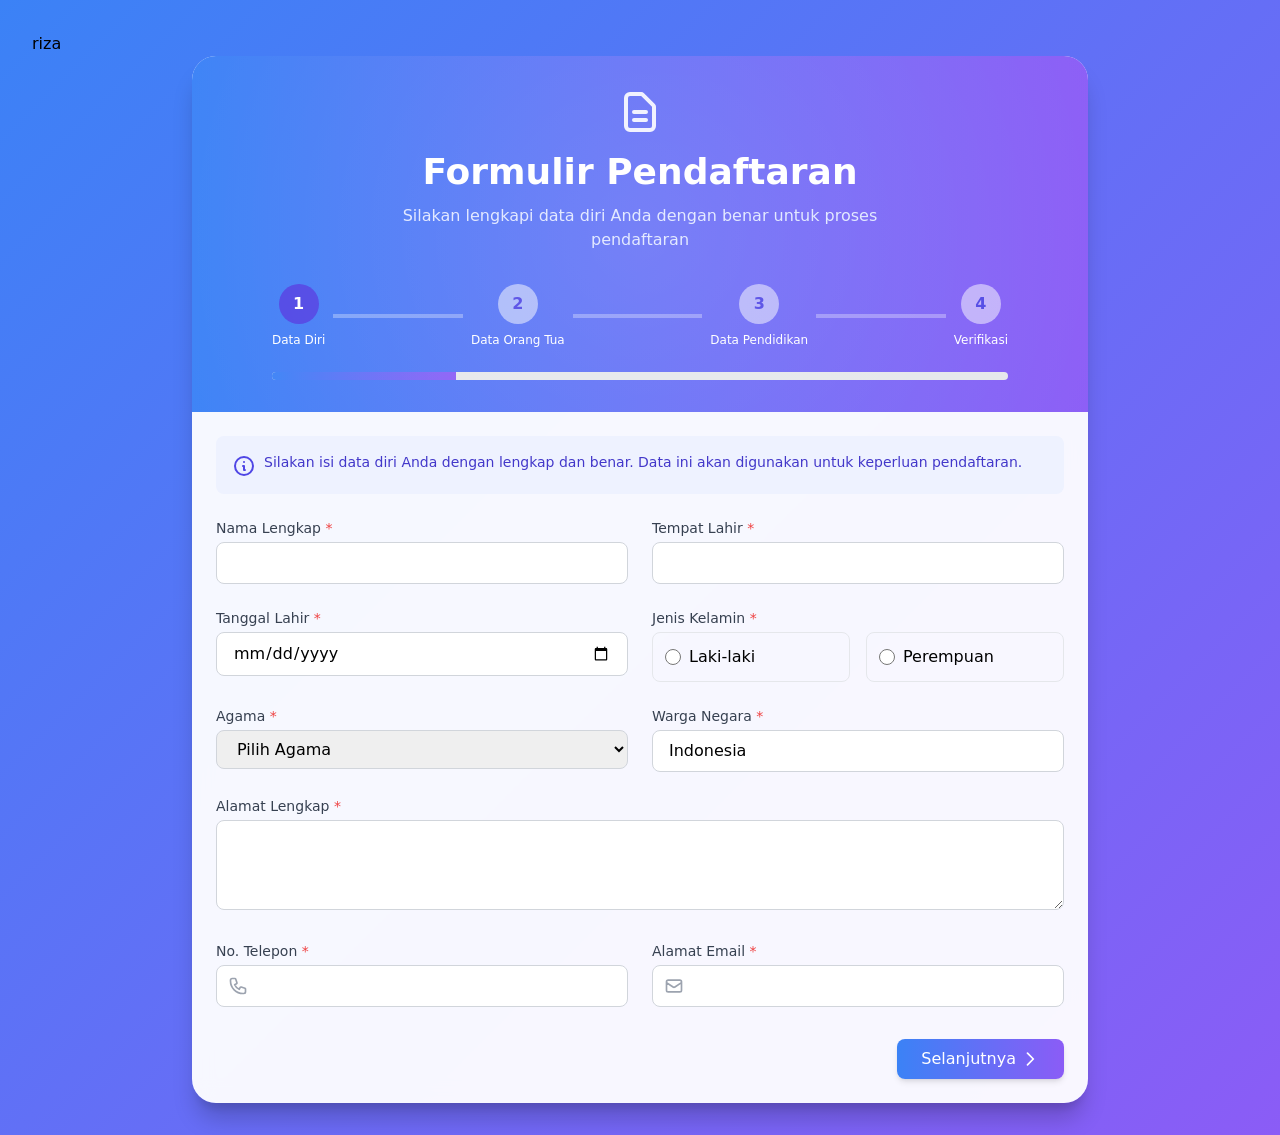
==== commit 05cbcac7: "tes edit" ====
--- a/ppmb.html
+++ b/ppmb.html
@@ -1,4 +1,4 @@
-<!doctype html>
+<!doctype html>riza
 <html lang="ID">
 
 <head>
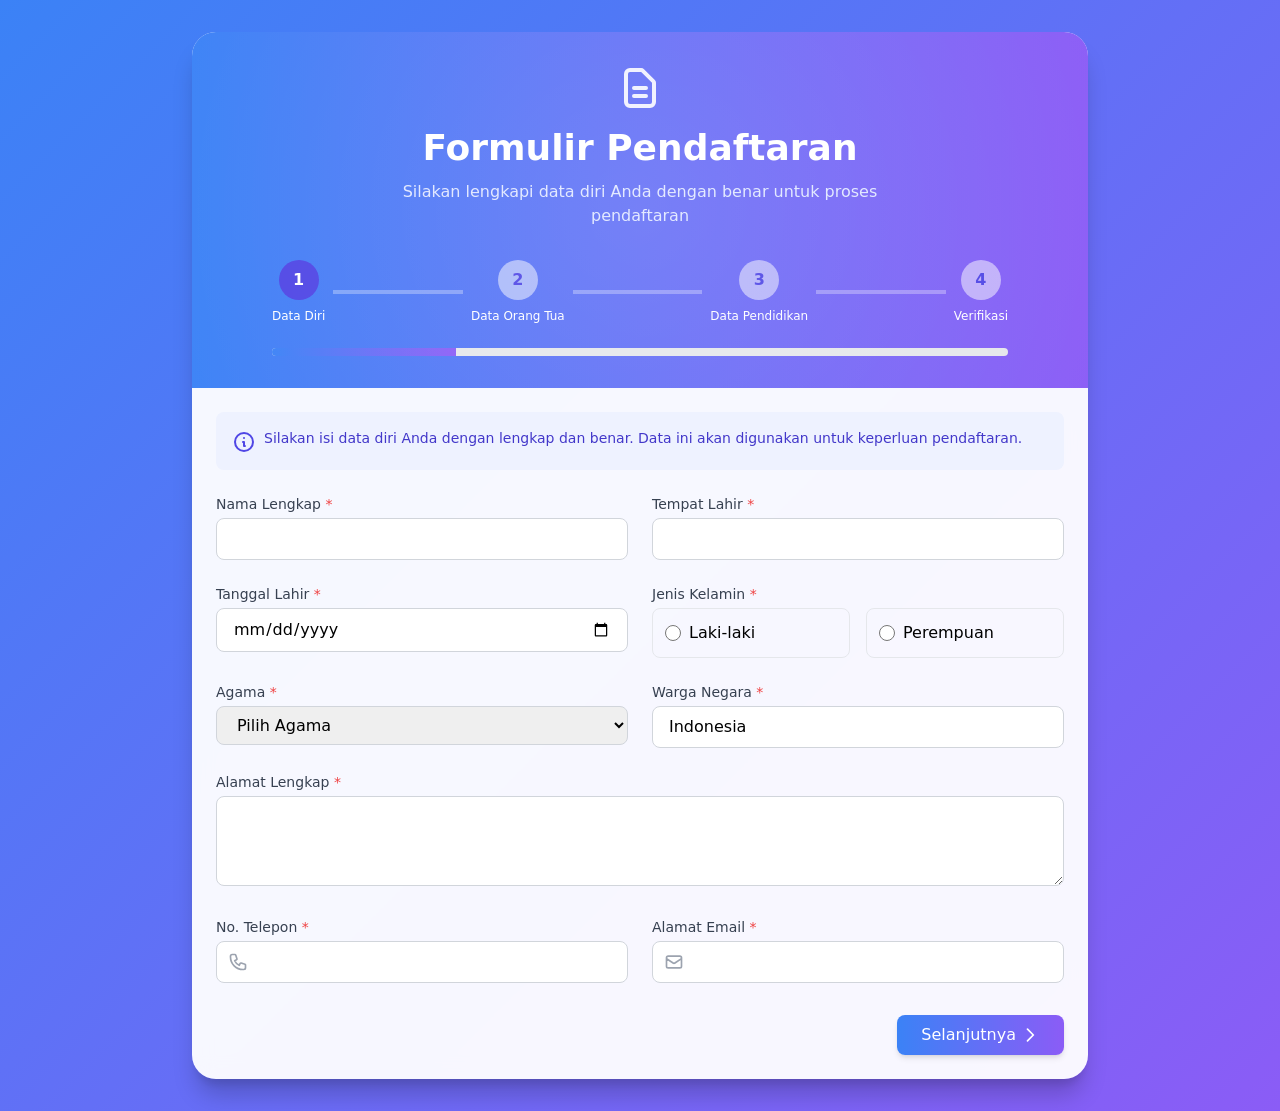
==== commit 5b38398d: "hapus" ====
--- a/ppmb.html
+++ b/ppmb.html
@@ -1,4 +1,4 @@
-<!doctype html>riza
+<!doctype html>
 <html lang="ID">
 
 <head>
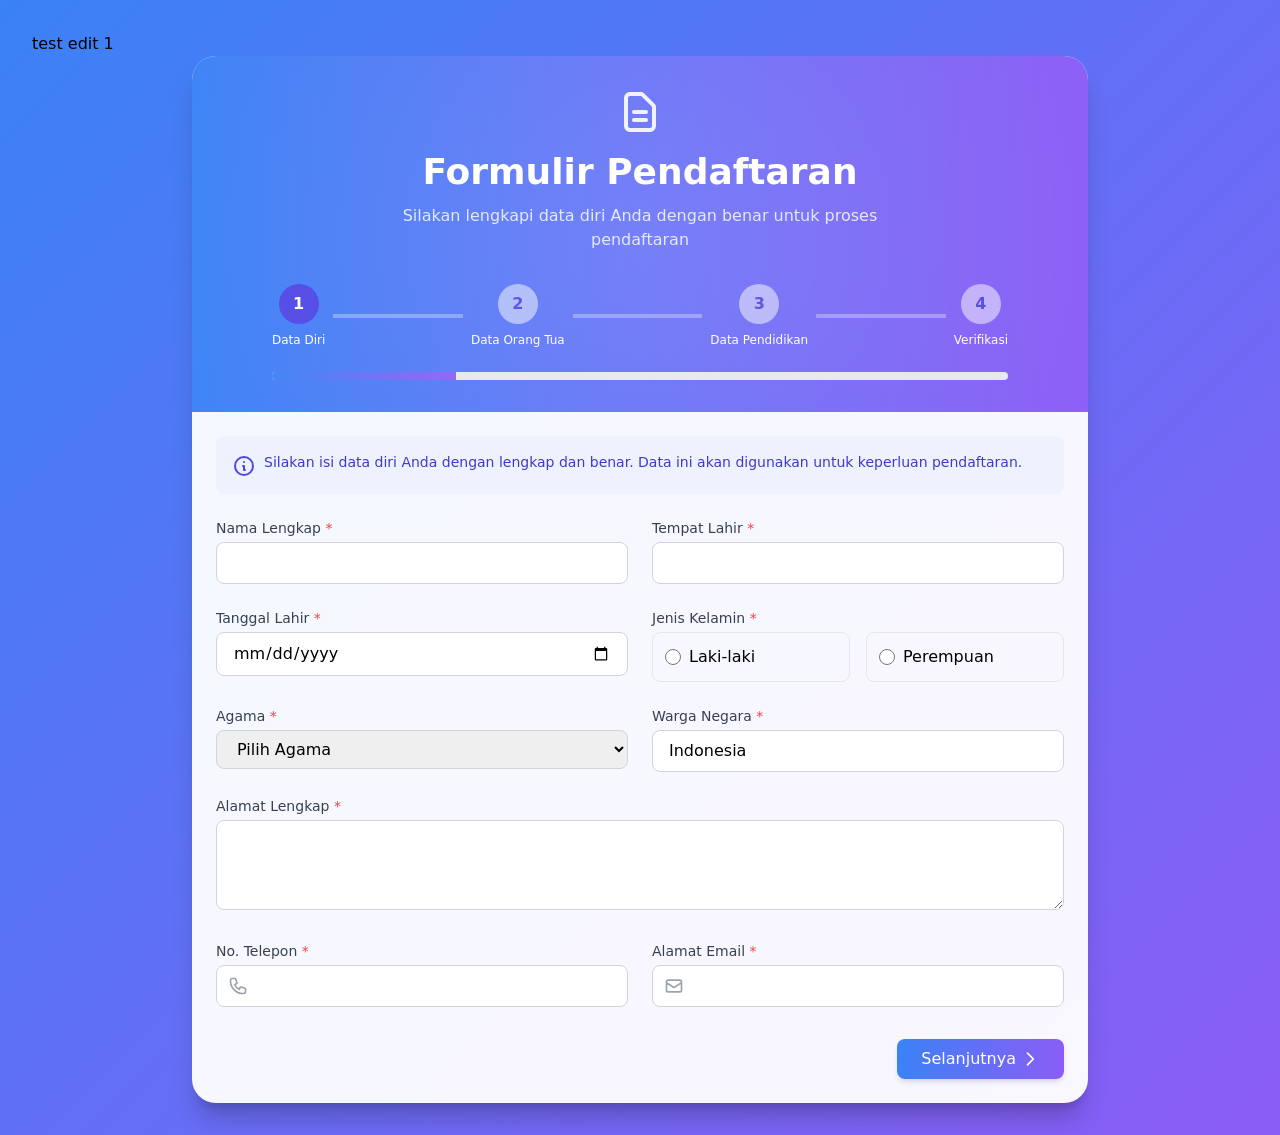
==== commit ea4d940f: "Edit 1" ====
--- a/ppmb.html
+++ b/ppmb.html
@@ -1,5 +1,5 @@
 <!doctype html>
-<html lang="ID">
+<html lang="ID"> test edit 1
 
 <head>
   <meta charset="UTF-8" />
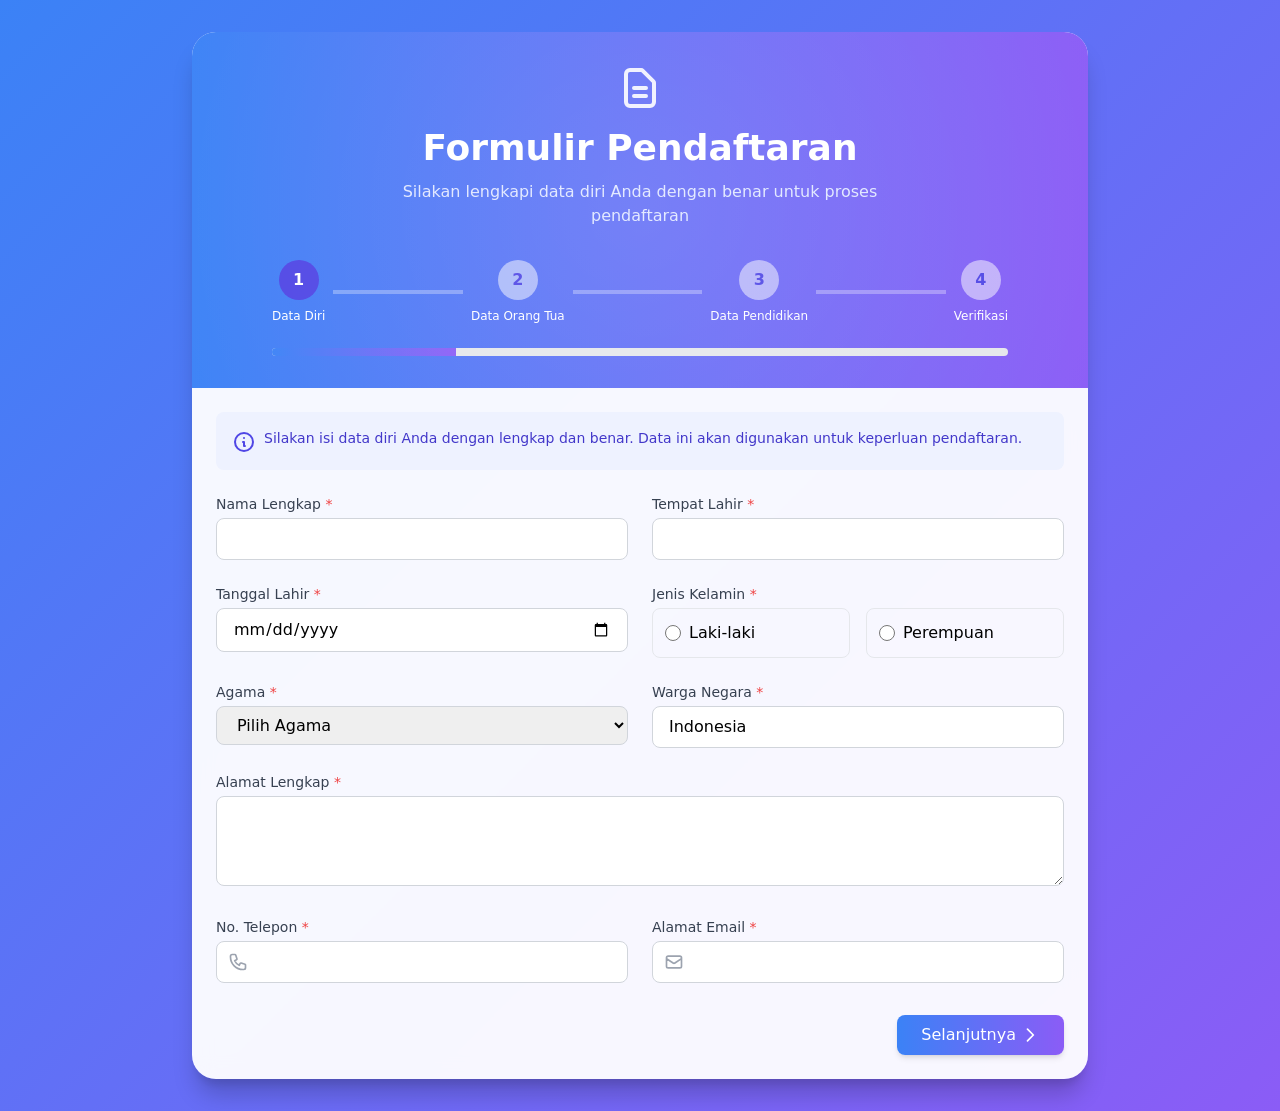
==== commit f4fc05a5: "ba" ====
--- a/ppmb.html
+++ b/ppmb.html
@@ -1,5 +1,5 @@
-<!doctype html>
-<html lang="ID"> test edit 1
+<!DOCTYPE html>
+<html lang="ID">
 
 <head>
   <meta charset="UTF-8" />
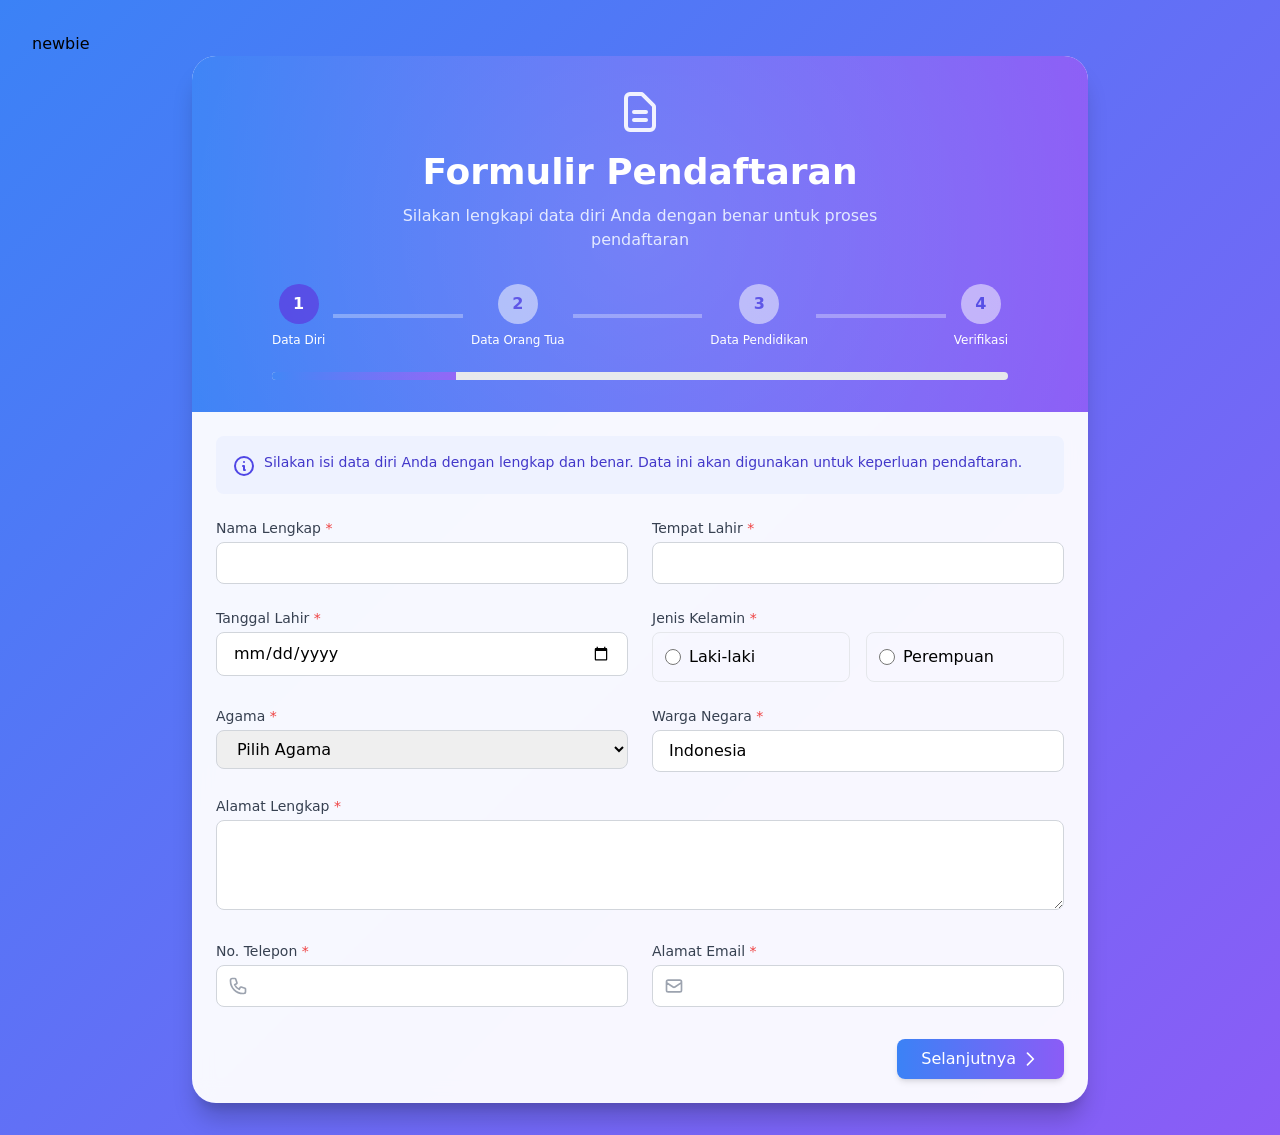
==== commit 645aecef: "Pesan commit Anda" ====
--- a/ppmb.html
+++ b/ppmb.html
@@ -1,7 +1,7 @@
-<!DOCTYPE html>
+<!doctype html> 
 <html lang="ID">
 
-<head>
+<head> newbie
   <meta charset="UTF-8" />
   <meta name="viewport" content="width=device-width, initial-scale=1.0" />
   <title>PMB STTP</title>
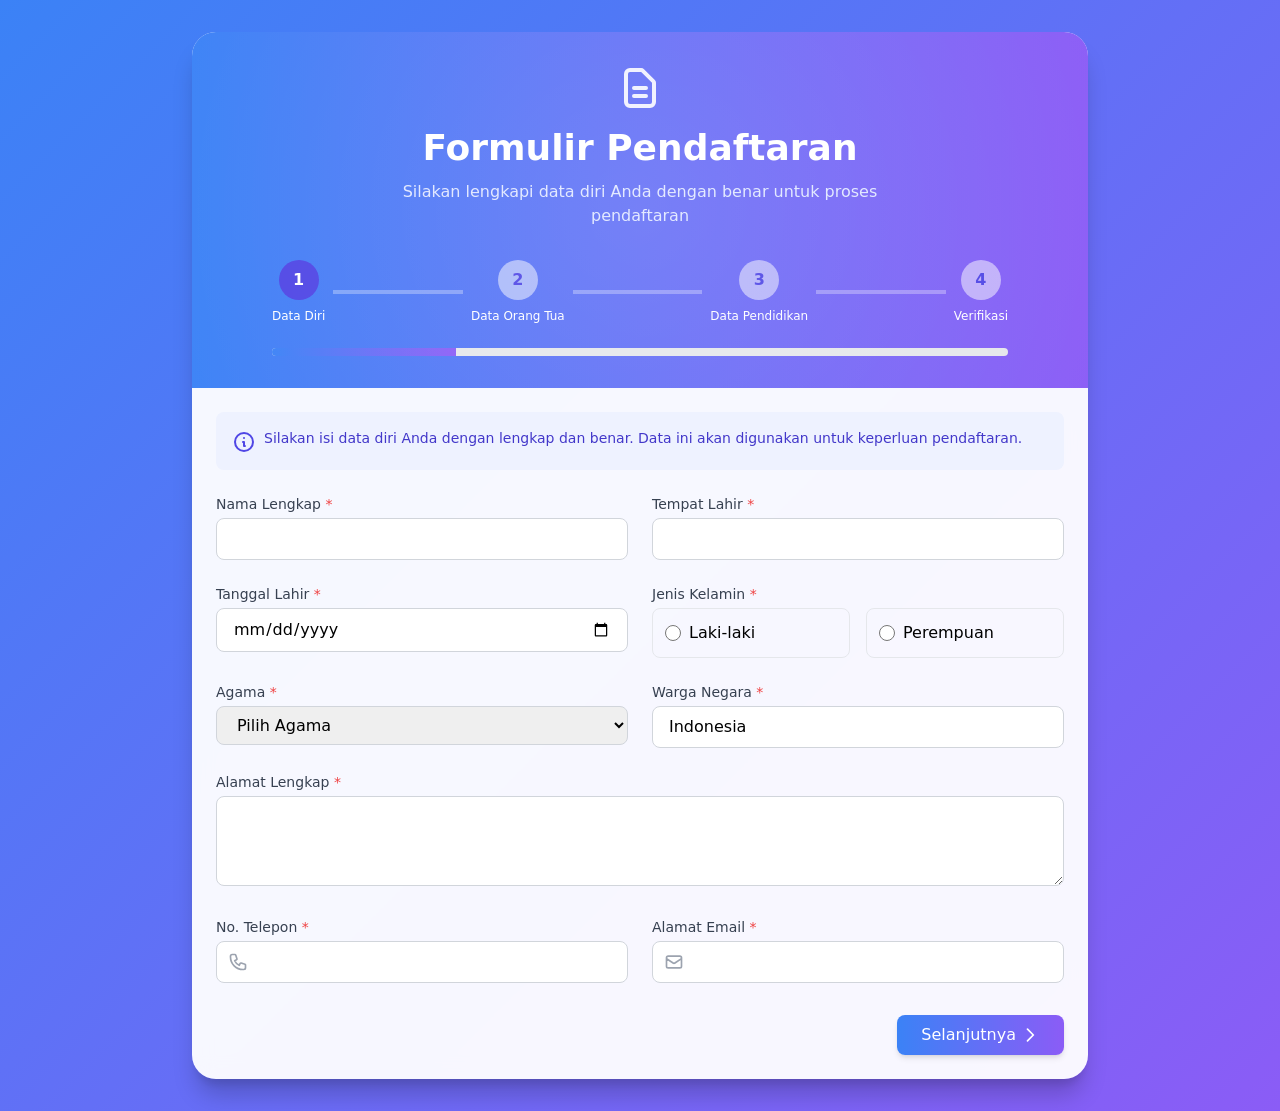
==== commit 8c4fe538: "Update ppmb.html" ====
--- a/ppmb.html
+++ b/ppmb.html
@@ -1,7 +1,7 @@
 <!doctype html> 
 <html lang="ID">
 
-<head> newbie
+<head>
   <meta charset="UTF-8" />
   <meta name="viewport" content="width=device-width, initial-scale=1.0" />
   <title>PMB STTP</title>
@@ -1090,4 +1090,4 @@
   <script src="assets/js/PMB/app.js"></script>
 </body>
 
-</html>+</html>
